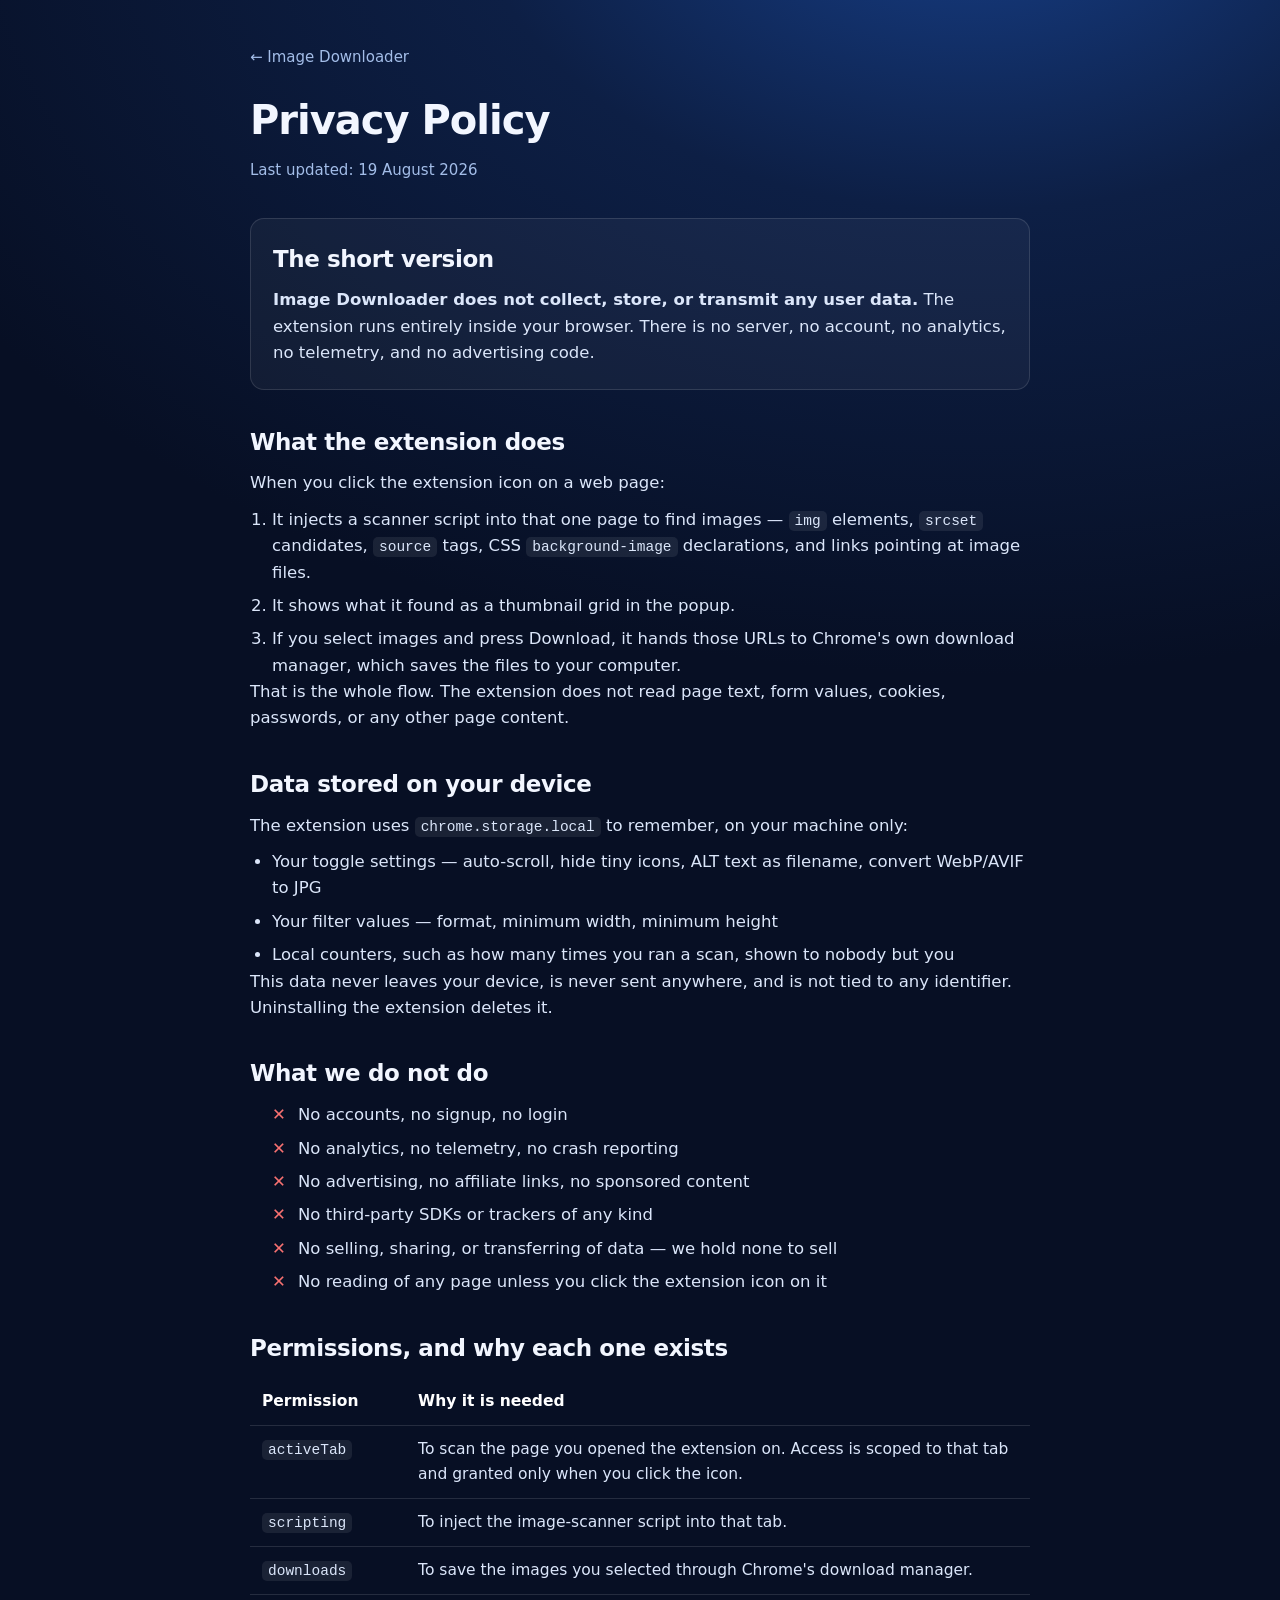
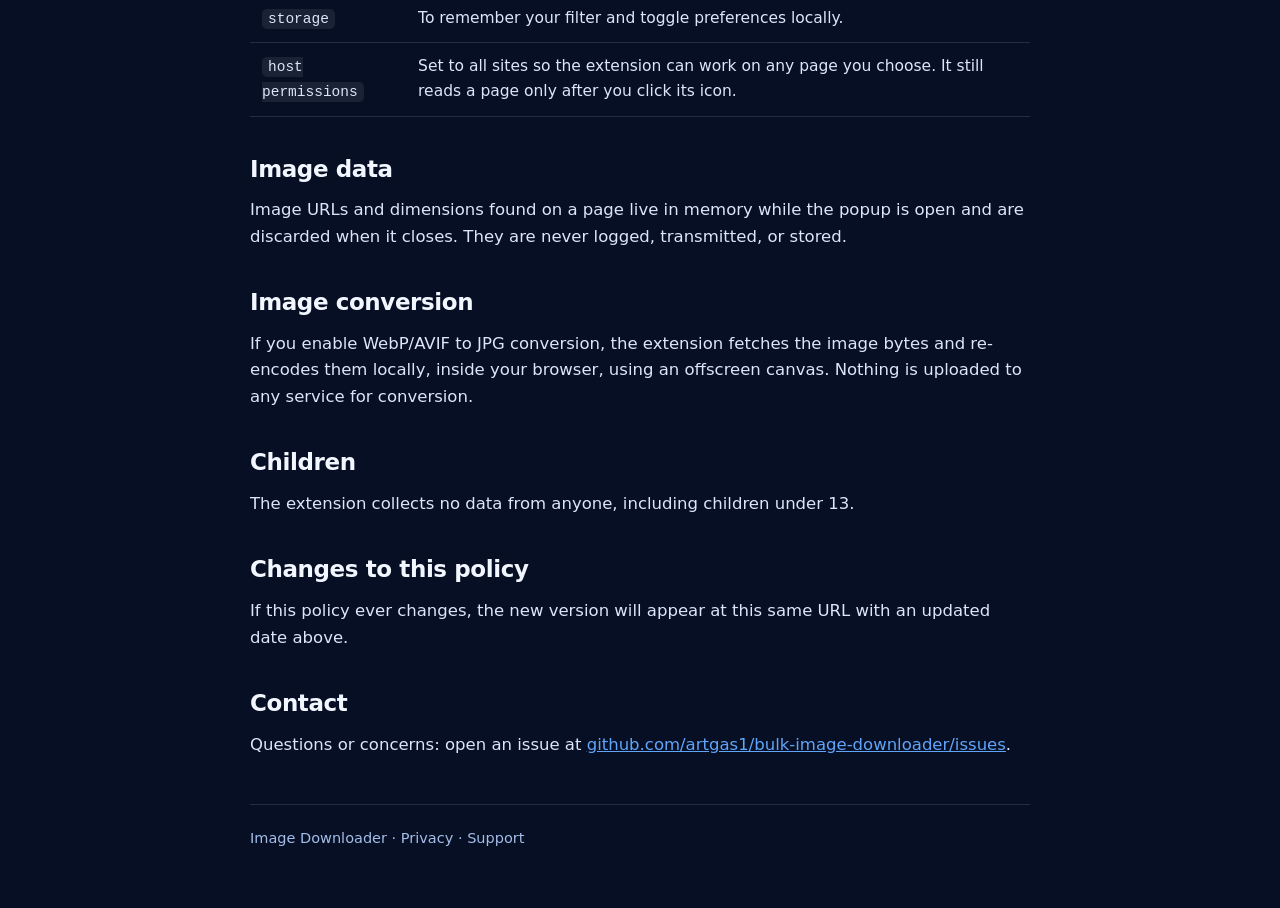
==== privacy.html @ f6c9883f "Site: link the welcome page from the landing nav, document the build" ====
<!doctype html>
<html lang="en">
<head>
<meta charset="utf-8">
<meta name="viewport" content="width=device-width, initial-scale=1">
<title>Privacy Policy — Image Downloader</title>
<meta name="description" content="Privacy policy for the Image Downloader Chrome extension. No data collection, no telemetry, no accounts.">
<link rel="stylesheet" href="style.css">
</head>
<body class="doc">
<header class="doc-head">
  <a class="back" href="./">← Image Downloader</a>
  <h1>Privacy Policy</h1>
  <p class="updated">Last updated: 19 August 2026</p>
</header>

<main class="doc-body">
  <section class="callout">
    <h2>The short version</h2>
    <p><strong>Image Downloader does not collect, store, or transmit any user data.</strong> The extension runs entirely inside your browser. There is no server, no account, no analytics, no telemetry, and no advertising code.</p>
  </section>

  <h2>What the extension does</h2>
  <p>When you click the extension icon on a web page:</p>
  <ol>
    <li>It injects a scanner script into that one page to find images — <code>img</code> elements, <code>srcset</code> candidates, <code>source</code> tags, CSS <code>background-image</code> declarations, and links pointing at image files.</li>
    <li>It shows what it found as a thumbnail grid in the popup.</li>
    <li>If you select images and press Download, it hands those URLs to Chrome's own download manager, which saves the files to your computer.</li>
  </ol>
  <p>That is the whole flow. The extension does not read page text, form values, cookies, passwords, or any other page content.</p>

  <h2>Data stored on your device</h2>
  <p>The extension uses <code>chrome.storage.local</code> to remember, on your machine only:</p>
  <ul>
    <li>Your toggle settings — auto-scroll, hide tiny icons, ALT text as filename, convert WebP/AVIF to JPG</li>
    <li>Your filter values — format, minimum width, minimum height</li>
    <li>Local counters, such as how many times you ran a scan, shown to nobody but you</li>
  </ul>
  <p>This data never leaves your device, is never sent anywhere, and is not tied to any identifier. Uninstalling the extension deletes it.</p>

  <h2>What we do not do</h2>
  <ul class="nope">
    <li>No accounts, no signup, no login</li>
    <li>No analytics, no telemetry, no crash reporting</li>
    <li>No advertising, no affiliate links, no sponsored content</li>
    <li>No third-party SDKs or trackers of any kind</li>
    <li>No selling, sharing, or transferring of data — we hold none to sell</li>
    <li>No reading of any page unless you click the extension icon on it</li>
  </ul>

  <h2>Permissions, and why each one exists</h2>
  <table>
    <tr><th>Permission</th><th>Why it is needed</th></tr>
    <tr><td><code>activeTab</code></td><td>To scan the page you opened the extension on. Access is scoped to that tab and granted only when you click the icon.</td></tr>
    <tr><td><code>scripting</code></td><td>To inject the image-scanner script into that tab.</td></tr>
    <tr><td><code>downloads</code></td><td>To save the images you selected through Chrome's download manager.</td></tr>
    <tr><td><code>storage</code></td><td>To remember your filter and toggle preferences locally.</td></tr>
    <tr><td><code>host permissions</code></td><td>Set to all sites so the extension can work on any page you choose. It still reads a page only after you click its icon.</td></tr>
  </table>

  <h2>Image data</h2>
  <p>Image URLs and dimensions found on a page live in memory while the popup is open and are discarded when it closes. They are never logged, transmitted, or stored.</p>

  <h2>Image conversion</h2>
  <p>If you enable WebP/AVIF to JPG conversion, the extension fetches the image bytes and re-encodes them locally, inside your browser, using an offscreen canvas. Nothing is uploaded to any service for conversion.</p>

  <h2>Children</h2>
  <p>The extension collects no data from anyone, including children under 13.</p>

  <h2>Changes to this policy</h2>
  <p>If this policy ever changes, the new version will appear at this same URL with an updated date above.</p>

  <h2>Contact</h2>
  <p>Questions or concerns: open an issue at <a href="https://github.com/artgas1/bulk-image-downloader/issues">github.com/artgas1/bulk-image-downloader/issues</a>.</p>
</main>

<footer class="doc-foot"><a href="./">Image Downloader</a> · <a href="./privacy.html">Privacy</a> · <a href="https://github.com/artgas1/bulk-image-downloader/issues">Support</a></footer>
</body>
</html>
---- style.css ----
:root {
  --bg: #070f24; --bg-2: #0d1f45; --card: rgba(255,255,255,.045); --line: rgba(255,255,255,.12);
  --fg: #f2f6ff; --muted: #a3bde8; --accent: #3b82f6; --accent-2: #60a5fa;
}
* { margin: 0; padding: 0; box-sizing: border-box; }
html { scroll-behavior: smooth; background: var(--bg); }
body {
  font-family: -apple-system, BlinkMacSystemFont, 'Segoe UI', Inter, system-ui, sans-serif;
  /* solid base colour first: a gradient alone leaves everything below its box white,
     which turns the white body text invisible further down the page */
  background-color: var(--bg);
  background-image: radial-gradient(1200px 800px at 76% -5%, #17408b 0%, var(--bg-2) 42%, var(--bg) 100%);
  background-repeat: no-repeat;
  color: var(--fg); line-height: 1.6; -webkit-font-smoothing: antialiased;
}
a { color: var(--accent-2); }
.wrap { max-width: 1120px; margin: 0 auto; padding: 0 24px; }

nav { display: flex; align-items: center; gap: 14px; padding: 26px 0; }
nav img { width: 38px; height: 38px; border-radius: 10px; }
nav b { font-size: 18px; letter-spacing: -.3px; }
nav .spacer { flex: 1; }
nav a { color: var(--muted); text-decoration: none; font-size: 15px; font-weight: 500; }
nav a:hover { color: #fff; }

.hero { padding: 56px 0 40px; display: grid; grid-template-columns: 1.05fr .95fr; gap: 48px; align-items: center; }
.hero h1 { font-size: 54px; line-height: 1.06; letter-spacing: -1.6px; font-weight: 800; }
.hero p.lede { margin-top: 20px; font-size: 20px; color: var(--muted); }
.cta { margin-top: 32px; display: flex; gap: 14px; flex-wrap: wrap; align-items: center; }
.btn { display: inline-block; background: var(--accent); color: #fff; text-decoration: none;
  padding: 14px 26px; border-radius: 11px; font-weight: 700; font-size: 16.5px; }
.btn:hover { background: #2f6fe0; }
.btn.ghost { background: transparent; border: 1px solid var(--line); color: var(--fg); }
.note { font-size: 14px; color: var(--muted); }
.shot { width: 100%; border-radius: 16px; border: 1px solid var(--line); box-shadow: 0 30px 70px rgba(0,0,0,.55); display: block; }

h2.section { font-size: 32px; letter-spacing: -.8px; margin: 64px 0 10px; font-weight: 800; }
.sub { color: var(--muted); font-size: 17px; }
.grid { display: grid; grid-template-columns: repeat(3, 1fr); gap: 18px; margin-top: 28px; }
.card { background: var(--card); border: 1px solid var(--line); border-radius: 14px; padding: 22px; }
.card h3 { font-size: 18px; margin-bottom: 8px; }
.card p { color: var(--muted); font-size: 15.5px; }

.steps { display: grid; grid-template-columns: repeat(3, 1fr); gap: 18px; margin-top: 28px; counter-reset: s; }
.step { background: var(--card); border: 1px solid var(--line); border-radius: 14px; padding: 22px; }
.step .n { width: 30px; height: 30px; border-radius: 50%; background: var(--accent); display: flex;
  align-items: center; justify-content: center; font-weight: 800; font-size: 15px; margin-bottom: 12px; }
.step p { color: var(--muted); font-size: 15.5px; }

.faq { margin-top: 26px; }
.faq details { border-bottom: 1px solid var(--line); padding: 16px 0; }
.faq summary { cursor: pointer; font-weight: 650; font-size: 17px; list-style: none; }
.faq summary::-webkit-details-marker { display: none; }
.faq summary::before { content: '+'; color: var(--accent-2); margin-right: 10px; font-weight: 800; }
.faq details[open] summary::before { content: '−'; }
.faq p { color: var(--muted); margin-top: 10px; font-size: 16px; }

footer.site { margin-top: 72px; padding: 28px 0 46px; border-top: 1px solid var(--line);
  color: var(--muted); font-size: 14.5px; display: flex; gap: 18px; flex-wrap: wrap; }
footer.site a { color: var(--muted); text-decoration: none; }
footer.site a:hover { color: #fff; }

/* document pages */
body.doc { padding: 0 24px 60px; }
.doc-head { max-width: 780px; margin: 0 auto; padding: 44px 0 10px; }
.doc-head .back { color: var(--muted); text-decoration: none; font-size: 15px; }
.doc-head h1 { font-size: 40px; letter-spacing: -1px; margin-top: 18px; }
.updated { color: var(--muted); font-size: 15px; margin-top: 6px; }
.doc-body { max-width: 780px; margin: 0 auto; }
.doc-body h2 { font-size: 23px; margin: 34px 0 10px; letter-spacing: -.4px; }
.doc-body p, .doc-body li { color: #dbe6fa; font-size: 16.5px; }
.doc-body ul, .doc-body ol { margin: 10px 0 0 22px; display: flex; flex-direction: column; gap: 7px; }
.doc-body code { background: rgba(255,255,255,.08); padding: 2px 6px; border-radius: 5px; font-size: 14.5px; }
.callout { background: var(--card); border: 1px solid var(--line); border-radius: 14px; padding: 22px; margin-top: 26px; }
.callout h2 { margin-top: 0; }
.nope li { list-style: none; position: relative; padding-left: 26px; }
.nope li::before { content: '✕'; position: absolute; left: 0; color: #f87171; font-weight: 700; }
.doc-body table { width: 100%; border-collapse: collapse; margin-top: 12px; }
.doc-body th, .doc-body td { text-align: left; padding: 11px 12px; border-bottom: 1px solid var(--line); font-size: 15.5px; vertical-align: top; }
.doc-body th { color: #fff; }
.doc-body td { color: #dbe6fa; }
.doc-foot { max-width: 780px; margin: 46px auto 0; padding-top: 22px; border-top: 1px solid var(--line);
  color: var(--muted); font-size: 14.5px; }
.doc-foot a { color: var(--muted); text-decoration: none; }

@media (max-width: 900px) {
  .hero { grid-template-columns: 1fr; }
  .hero h1 { font-size: 40px; }
  .grid, .steps { grid-template-columns: 1fr; }
}
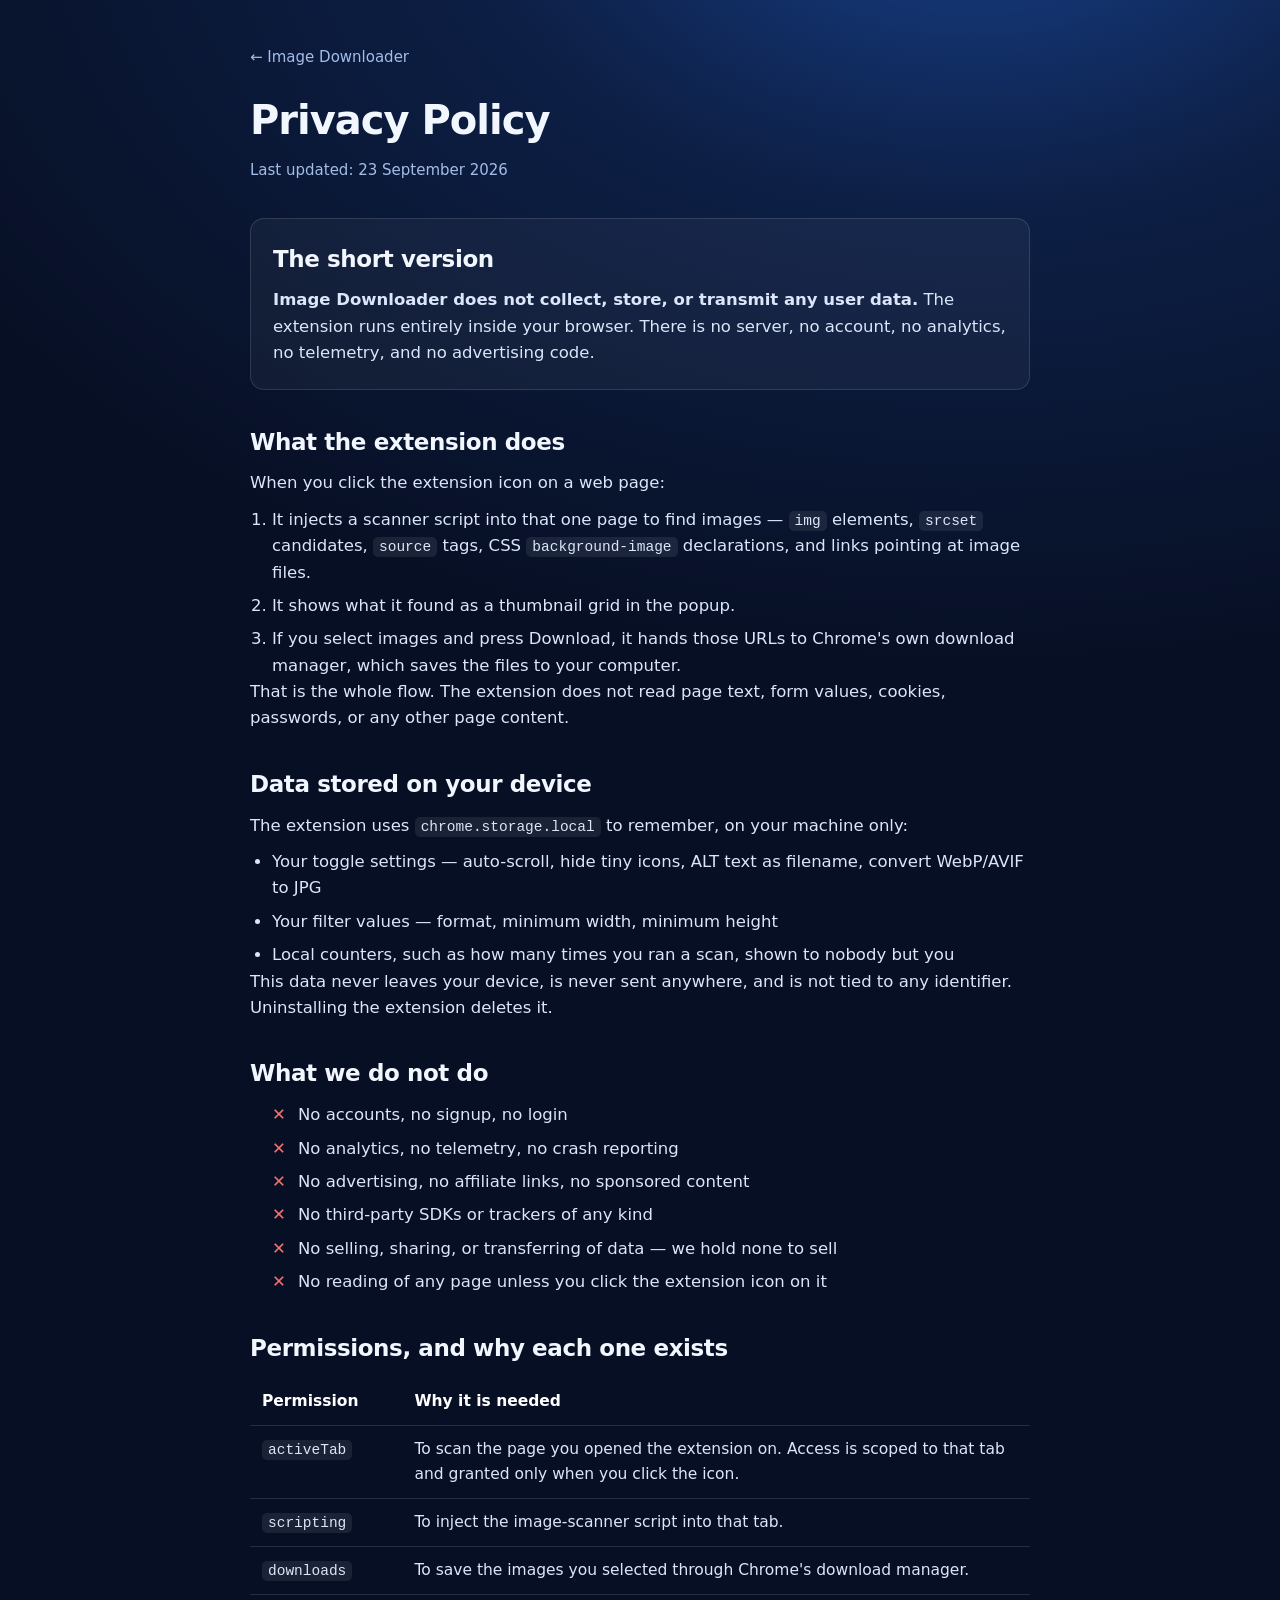
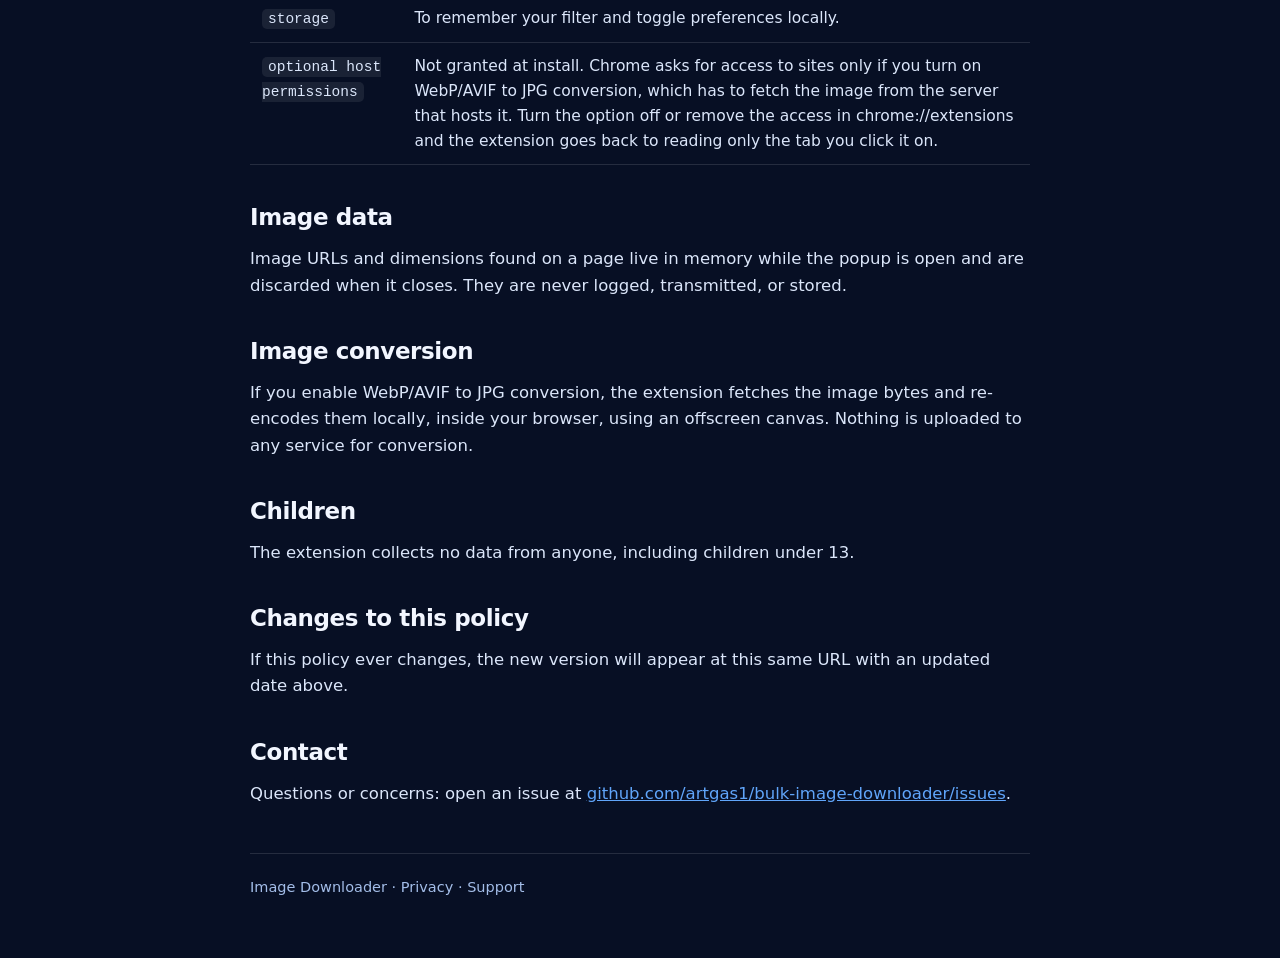
==== commit 4e2eacaa: "Privacy: site access is now an optional permission, asked only for JPG conversion Co-Authored-By: Cl" ====
--- a/privacy.html
+++ b/privacy.html
@@ -11,7 +11,7 @@
 <header class="doc-head">
   <a class="back" href="./">← Image Downloader</a>
   <h1>Privacy Policy</h1>
-  <p class="updated">Last updated: 19 August 2026</p>
+  <p class="updated">Last updated: 23 September 2026</p>
 </header>
 
 <main class="doc-body">
@@ -55,7 +55,7 @@
     <tr><td><code>scripting</code></td><td>To inject the image-scanner script into that tab.</td></tr>
     <tr><td><code>downloads</code></td><td>To save the images you selected through Chrome's download manager.</td></tr>
     <tr><td><code>storage</code></td><td>To remember your filter and toggle preferences locally.</td></tr>
-    <tr><td><code>host permissions</code></td><td>Set to all sites so the extension can work on any page you choose. It still reads a page only after you click its icon.</td></tr>
+    <tr><td><code>optional host permissions</code></td><td>Not granted at install. Chrome asks for access to sites only if you turn on WebP/AVIF to JPG conversion, which has to fetch the image from the server that hosts it. Turn the option off or remove the access in chrome://extensions and the extension goes back to reading only the tab you click it on.</td></tr>
   </table>
 
   <h2>Image data</h2>
